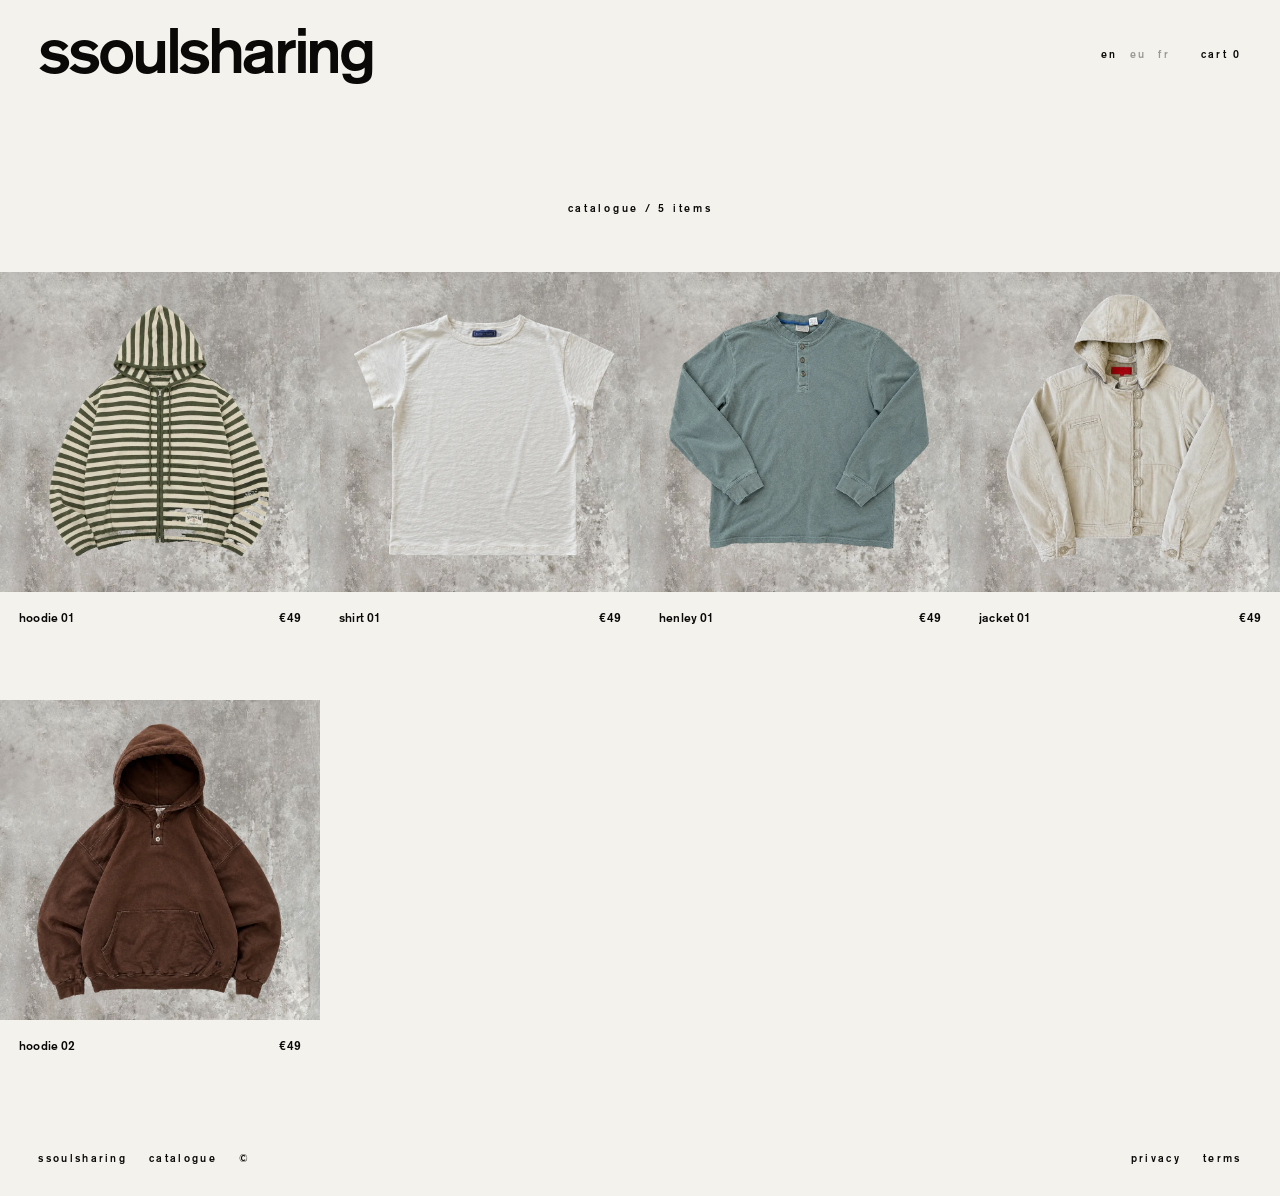
==== index.html @ 550b5435 "first commit" ====
<!doctype html>
<html lang="en">
<head>
<meta charset="utf-8" />
<meta name="viewport" content="width=device-width,initial-scale=1" />
<title>ssoulsharing</title>
<link rel="icon" href="favicon.svg" type="image/svg+xml" />
<link rel="stylesheet" href="styles.css" />
</head>
<body>

<header class="mast">
  <a class="brand" href="index.html">ssoulsharing</a>
  <nav class="util">
    <span class="lang">
      <a href="#" class="on">en</a>
      <a href="#">eu</a>
      <a href="#">fr</a>
    </span>
    <a class="cart" href="#" id="cart-link">Cart 0</a>
  </nav>
</header>

<div class="title">Catalogue / 5 Items</div>

<section class="grid">

  <!-- number group 01 — one per category (hoodie · shirt · henley · jacket) -->
  <a class="product c1 r1" href="product.html?p=hoodie-01">
    <div class="image"><img src="cropped/hoodie/001.webp" alt="striped zip hoodie" loading="lazy" decoding="async" /></div>
    <div class="meta">
      <span class="name">Hoodie 01</span>
      <span class="price">€49</span>
    </div>
  </a>

  <a class="product c2 r1" href="product.html?p=shirt-01">
    <div class="image"><img src="cropped/shirt/001.webp" alt="shirt" loading="lazy" decoding="async" /></div>
    <div class="meta">
      <span class="name">Shirt 01</span>
      <span class="price">€49</span>
    </div>
  </a>

  <a class="product c3 r1" href="product.html?p=henley-01">
    <div class="image"><img src="cropped/henley/001.webp" alt="henley" loading="lazy" decoding="async" /></div>
    <div class="meta">
      <span class="name">Henley 01</span>
      <span class="price">€49</span>
    </div>
  </a>

  <a class="product c4 r1" href="product.html?p=jacket-01">
    <div class="image"><img src="cropped/jacket/001.webp" alt="jacket" loading="lazy" decoding="async" /></div>
    <div class="meta">
      <span class="name">Jacket 01</span>
      <span class="price">€49</span>
    </div>
  </a>

  <!-- number group 02 -->
  <a class="product c1 r2" href="product.html?p=hoodie-02">
    <div class="image"><img src="cropped/hoodie/002.webp" alt="brown pullover hoodie" loading="lazy" decoding="async" /></div>
    <div class="meta">
      <span class="name">Hoodie 02</span>
      <span class="price">€49</span>
    </div>
  </a>

</section>

<footer>
  <div class="l"><span>ssoulsharing</span><span>Catalogue</span><span>©</span></div>
  <div class="r"><a href="#">Privacy</a><a href="#">Terms</a></div>
</footer>

<script src="catalog.js"></script>
<script src="cart.js"></script>
</body>
</html>
---- styles.css ----
@font-face {
  font-family: "Akzidenz Grotesk";
  src: url("Berthold Akzidenz Grotesk Medium.otf") format("opentype");
  font-weight: 100 900;
  font-style: normal;
  font-display: swap;
}
*, *::before, *::after { box-sizing: border-box; margin: 0; padding: 0; border: 0; }
/* page "bed" — subtle warm off-white, tuned to sit with the warm concrete */
html, body { background: #F4F2EC; color: #0A0908; }
body {
  font: 400 14px/1.5 "Akzidenz Grotesk", ui-sans-serif, system-ui, sans-serif;
  -webkit-font-smoothing: antialiased;
  font-feature-settings: "tnum";
  text-transform: lowercase;
}
a { color: inherit; text-decoration: none; }
img { max-width: 100%; display: block; }
::selection { background: #0A0908; color: #fff; }

/* ──── Masthead ──── */
.mast {
  display: flex; justify-content: space-between; align-items: center;
  padding: 24px clamp(20px, 3vw, 40px);
}
.mast .brand {
  font-size: clamp(36px, 5.2vw, 64px);
  font-weight: 700;
  letter-spacing: -.05em;
  line-height: 1;
}
.mast .util {
  display: flex; align-items: center;
  gap: clamp(16px, 2.4vw, 32px);
}
.mast .lang { display: flex; gap: 12px; }
.mast .lang a,
.mast .cart {
  font-size: 10.5px; font-weight: 500; letter-spacing: .22em;
}
.mast .lang a { opacity: .38; }
.mast .lang a.on,
.mast .lang a:hover { opacity: 1; }

/* mobile: put the language row UNDERNEATH the cart, right-aligned,
   so it's clear of the wordmark and reads as a quiet second line */
@media (max-width: 560px) {
  .mast { padding: 18px clamp(16px, 4vw, 24px); }
  .mast .util {
    flex-direction: column-reverse;   /* DOM is lang,cart → cart on top, lang below */
    align-items: flex-end;
    gap: 7px;
  }
  .mast .lang { flex-direction: row; gap: 12px; }
}
@media (max-width: 400px) {
  .mast .brand { font-size: clamp(26px, 8.5vw, 34px); }
}

/* ──── Page label ──── */
.title {
  text-align: center;
  padding: clamp(60px, 10vh, 140px) clamp(20px, 3vw, 40px) clamp(40px, 6vh, 80px);
  font-size: 10.5px;
  font-weight: 500;
  letter-spacing: .26em;
}

/* ──── Grid — spreadsheet: column = type, row = number ──── */
.grid {
  display: grid;
  grid-template-columns: repeat(4, 1fr);
  grid-auto-rows: auto;
  align-content: start;
  gap: 0;
}
/* column = garment type */
.product.c1 { grid-column: 1; }   /* hoodie */
.product.c2 { grid-column: 2; }   /* shirt  */
.product.c3 { grid-column: 3; }   /* henley */
.product.c4 { grid-column: 4; }   /* jacket */
/* row = per-type number (01, 02, 03 …) */
.product.r1 { grid-row: 1; }
.product.r2 { grid-row: 2; }
.product.r3 { grid-row: 3; }
.product.r4 { grid-row: 4; }
.product.r5 { grid-row: 5; }
.product.r6 { grid-row: 6; }

.product { display: block; }

/* Each tile: identical concrete square + garment on its own layer */
.product .image {
  position: relative;
  width: 100%;
  aspect-ratio: 1 / 1;
  overflow: hidden;
  background: #c2c3c1;
}
/* shared surface — the provided concrete photo, identical on every tile */
.product .image::before {
  content: "";
  position: absolute;
  inset: 0;
  background: url("collection/background 01.jpg") center / cover no-repeat;
}
/* garment cut-out — static, no motion */
.product .image img {
  position: absolute;
  inset: 0;
  width: 100%;
  height: 100%;
  object-fit: contain;
}
/* hard-cut hover: hairline frame snaps in, no transition anywhere */
.product .image::after {
  content: "";
  position: absolute;
  inset: 14px;
  border: 1px solid #0A0908;
  opacity: 0;
}
/* gate decorative hover so it doesn't stick on touch taps */
@media (hover: hover) {
  .product:hover .image::after { opacity: 1; }
  .product:hover .meta .name {
    text-decoration: underline;
    text-underline-offset: 3px;
  }
}

.product .meta {
  display: flex;
  justify-content: space-between;
  align-items: baseline;
  padding: 18px clamp(16px, 1.5vw, 28px) clamp(60px, 8vh, 120px);
  font-size: 12px;
  font-weight: 400;
  letter-spacing: .01em;
  gap: 12px;
}
.product .meta .name  { color: #0A0908; }
.product .meta .price { color: #0A0908; white-space: nowrap; }

/* ──── Footer ──── */
footer {
  display: flex; justify-content: space-between; align-items: center;
  padding: 24px clamp(20px, 3vw, 40px) 28px;
  font-size: 10.5px; font-weight: 500; letter-spacing: .22em;
  color: #0A0908;
  flex-wrap: wrap;
  gap: 12px;
}
footer .l, footer .r { display: flex; gap: 22px; }
footer a { color: #0A0908; }

/* ──── Mobile: 2×2 — categories across, scroll to next number group ──── */
@media (max-width: 820px) {
  .grid { grid-template-columns: repeat(2, 1fr); }
  /* drop the fixed spreadsheet placement so tiles flow in DOM order:
     all 01s (2×2), then all 02s (2×2), … */
  .product.c1, .product.c2, .product.c3, .product.c4 { grid-column: auto; }
  .product.r1, .product.r2, .product.r3,
  .product.r4, .product.r5, .product.r6 { grid-row: auto; }
  .product .meta { padding-bottom: 56px; }
}

/* ═══════════════════════════════════════════════════════════════
   PRODUCT PAGE — geometry-led, big bold, hard-cut. Same DNA:
   off-white bed, near-black ink, hairline modular rules, the
   concrete square reused as the image stage, no smooth motion.
   ═══════════════════════════════════════════════════════════════ */
.pdp { padding: 0 clamp(20px, 3vw, 40px) clamp(56px, 9vh, 110px); }

/* oversized header lockup — the geometry statement */
.pdp-head {
  display: flex;
  align-items: flex-end;
  justify-content: space-between;
  gap: 24px;
  border-bottom: 1px solid #0A0908;
  padding: clamp(6px, 1.4vh, 14px) 0 clamp(6px, 1.2vh, 12px);
}
.pdp-head .lock { min-width: 0; }
.pdp-head .ref {
  font-size: 10.5px; font-weight: 500; letter-spacing: .22em;
  display: block; margin-bottom: clamp(2px, 0.8vh, 7px);
}
.pdp-head .big {
  font-size: clamp(40px, 8vw, 112px);
  font-weight: 700;
  letter-spacing: -.06em;
  line-height: .8;
  padding-bottom: .14em;   /* clearance for descenders (y, j) */
}
.pdp-head .idx {
  font-size: clamp(40px, 8vw, 112px);
  font-weight: 700;
  letter-spacing: -.04em;
  line-height: .8;
  padding-bottom: .14em;   /* match .big so both stay bottom-aligned */
  -webkit-text-stroke: 1px #0A0908;
  color: transparent;
  white-space: nowrap;
}
.pdp-back {
  font-size: clamp(15px, 1.6vw, 22px); font-weight: 500; letter-spacing: .12em;
  white-space: nowrap; padding-bottom: 4px;
}
.pdp-back:hover { text-decoration: underline; text-underline-offset: 3px; }

/* main split — asymmetric, divided by hairlines */
.pdp-body {
  display: grid;
  grid-template-columns: minmax(0, 1.4fr) minmax(0, 1fr);
  border-bottom: 1px solid #0A0908;
}
.pdp-gallery { border-right: 1px solid #0A0908; }

.pdp-stage {
  position: relative;
  aspect-ratio: 1 / 1;
  overflow: hidden;
  background: #c2c3c1;
}
.pdp-stage::before {
  content: "";
  position: absolute; inset: 0;
  background: url("collection/background 01.jpg") center / cover no-repeat;
}
.pdp-stage img {
  position: absolute; inset: 0; margin: auto;
  width: 80%; height: 80%;
  object-fit: contain;
}

.pdp-thumbs { display: flex; border-top: 1px solid #0A0908; }
.pdp-thumbs button {
  position: relative;
  flex: 1;
  aspect-ratio: 1 / 1;
  background: #c2c3c1;
  cursor: pointer;
  border-right: 1px solid #0A0908;
}
.pdp-thumbs button:last-child { border-right: 0; }
.pdp-thumbs button::before {
  content: "";
  position: absolute; inset: 0;
  background: url("collection/background 01.jpg") center / cover no-repeat;
}
.pdp-thumbs img {
  position: absolute; inset: 0; margin: auto;
  width: 60%; height: 60%;
  object-fit: contain;
}
.pdp-thumbs button[aria-current="true"]::after {
  content: "";
  position: absolute; inset: 7px;
  border: 1px solid #0A0908;
}

/* data column */
.pdp-info { display: flex; flex-direction: column; }
.pdp-info > * { padding: clamp(9px, 1.4vw, 17px) clamp(16px, 2vw, 28px); }
.pdp-info .p-name {
  font-size: clamp(22px, 3vw, 38px);
  font-weight: 700;
  letter-spacing: -.04em;
  line-height: 1;
  border-bottom: 1px solid #0A0908;
}
.pdp-info .p-price {
  font-size: clamp(18px, 2.4vw, 28px);
  font-weight: 500;
  border-bottom: 1px solid #0A0908;
}
.pdp-spec { border-bottom: 1px solid #0A0908; }
.pdp-spec .row {
  display: flex; justify-content: space-between; gap: 16px;
  font-size: 11.5px; padding: 6px 0;
}
.pdp-spec .row .k { opacity: .42; letter-spacing: .16em; }
.pdp-spec .row .v { text-align: right; }

.pdp-sizes { border-bottom: 1px solid #0A0908; }
.pdp-sizes .lbl { font-size: 10.5px; letter-spacing: .22em; opacity: .42; }
.pdp-sizes .opts { display: flex; margin-top: 12px; }
.pdp-sizes .opts button {
  flex: 1;
  padding: 14px 0;
  font: inherit; font-size: 11px; letter-spacing: .18em;
  background: transparent;
  cursor: pointer;
  border: 1px solid #0A0908;
  margin-left: -1px;
}
.pdp-sizes .opts button:first-child { margin-left: 0; }
.pdp-sizes .opts button[aria-pressed="true"] { background: #0A0908; color: #F4F2EC; }

/* add-to-cart: the terminal control in the SAME hard-bordered,
   invert-on-interaction system as the size chips — not a separate
   floating slab. Sits directly under sizes at every screen size. */
.pdp-add {
  display: flex; justify-content: space-between; align-items: center;
  gap: 16px;
  width: 100%;
  margin-top: -1px;                       /* collapse into the sizes hairline */
  padding: clamp(15px, 1.8vw, 20px) clamp(16px, 2vw, 28px);
  text-align: left;
  background: #0A0908;
  color: #F4F2EC;
  font: inherit;
  font-size: clamp(12px, 1.3vw, 15px);
  letter-spacing: .2em;
  border: 1px solid #0A0908;
  cursor: pointer;
}
.pdp-add .arw { font-size: .85em; }
.pdp-add:hover { background: #F4F2EC; color: #0A0908; }   /* hard invert — same state model as a size chip */

.pdp-missing {
  padding: clamp(60px, 18vh, 200px) clamp(20px, 3vw, 40px);
  text-align: center;
}
.pdp-missing a { text-decoration: underline; text-underline-offset: 3px; }

@media (max-width: 820px) {
  .pdp-body { grid-template-columns: 1fr; }
  .pdp-gallery { border-right: 0; border-bottom: 1px solid #0A0908; }
  .pdp-stage { aspect-ratio: auto; height: 56vh; }
  .pdp-head .big, .pdp-head .idx { font-size: clamp(34px, 12vw, 76px); }
  .pdp-back { display: none; }
}

/* ═══ Product page — full-bleed & scrollable ═══
   Edge to edge: no centred module, no wasted side bed. A large
   square image column + a sticky info column that stays in view
   as you scroll the page. */
.pdp-page { min-height: 100svh; overflow-x: hidden; }
.pdp-page .pdp { padding-bottom: clamp(40px, 7vh, 84px); }

.pdp-page .pdp-body {
  display: grid;
  grid-template-columns: minmax(0, 1.15fr) minmax(0, 0.85fr);
  align-items: start;
  border-bottom: 1px solid #0A0908;
}
.pdp-page .pdp-gallery {
  border-left: 0;
  border-right: 1px solid #0A0908;
}
.pdp-page .pdp-stage {
  position: relative;
  width: 100%;
  aspect-ratio: 1 / 1;
  height: auto;
  max-width: none;
}
.pdp-page .pdp-info {
  position: sticky;
  top: 0;
  align-self: start;
  display: flex; flex-direction: column;
  border-right: 0;
}
.pdp-page .pdp-thumbs { width: 100%; }
.pdp-page .pdp-thumbs button { aspect-ratio: 1 / 1; height: auto; }

/* ── tablet & phone: one full-width column, scrolls ── */
@media (max-width: 900px) {
  .pdp-page .pdp-body { grid-template-columns: 1fr; }
  .pdp-page .pdp-gallery {
    border-right: 0;
    border-bottom: 1px solid #0A0908;
  }
  .pdp-page .pdp-info { position: static; }
}

@media (max-width: 520px) {
  .pdp-page .pdp-stage { aspect-ratio: 4 / 5; }
}

/* minimal description */
.pdp-desc {
  font-size: clamp(12px, 1.05vw, 14px);
  line-height: 1.55;
  max-width: 52ch;
  border-bottom: 1px solid #0A0908;
}

/* ═══ Basket popup — hard-cut panel, same DNA as the site ═══ */
html.cart-lock, html.cart-lock body { overflow: hidden; }

.cart-scrim {
  position: fixed; inset: 0;
  background: rgba(10, 9, 8, .42);
  z-index: 200;
}
.cart-scrim[hidden] { display: none; }

.cart-panel {
  position: fixed; top: 0; right: 0;
  width: clamp(300px, 92vw, 420px);
  height: 100svh;
  background: #F4F2EC;
  border-left: 1px solid #0A0908;
  z-index: 201;
  display: flex; flex-direction: column;
}
.cart-panel[hidden] { display: none; }

.cart-head {
  display: flex; justify-content: space-between; align-items: center;
  padding: 22px clamp(18px, 4vw, 26px);
  border-bottom: 1px solid #0A0908;
}
.cart-title { font-size: 10.5px; font-weight: 500; letter-spacing: .22em; }
.cart-x {
  font: inherit; font-size: 10.5px; letter-spacing: .22em;
  background: transparent; cursor: pointer;
  border: 1px solid #0A0908; padding: 8px 12px;
}
.cart-x:hover { background: #0A0908; color: #F4F2EC; }

.cart-items { flex: 1 1 auto; overflow: auto; min-height: 0; }

.cart-empty {
  padding: clamp(48px, 16vh, 120px) clamp(18px, 4vw, 26px);
  text-align: center; font-size: 12px; line-height: 1.9;
}
.cart-empty a { text-decoration: underline; text-underline-offset: 3px; }

.cart-line {
  display: flex; align-items: stretch; gap: 14px;
  padding: 16px clamp(18px, 4vw, 26px);
  border-bottom: 1px solid #0A0908;
}
.cart-thumb {
  position: relative; flex: 0 0 auto;
  width: 72px; aspect-ratio: 1 / 1;
  background: #c2c3c1 url("collection/background 01.jpg") center / cover no-repeat;
  border: 1px solid #0A0908; overflow: hidden;
}
.cart-thumb img {
  position: absolute; inset: 0; margin: auto;
  width: 78%; height: 78%; object-fit: contain;
}
.cart-meta { flex: 1 1 auto; min-width: 0; display: flex; flex-direction: column; gap: 8px; }
.cart-nm { font-size: 14px; font-weight: 700; letter-spacing: -.02em; }
.cart-sz { font-size: 10.5px; letter-spacing: .16em; opacity: .42; }
.cart-qty { display: flex; align-items: center; margin-top: auto; }
.cart-qty button {
  font: inherit; font-size: 13px;
  width: 30px; height: 30px;
  background: transparent; cursor: pointer;
  border: 1px solid #0A0908; margin-left: -1px;
}
.cart-qty button:first-child { margin-left: 0; }
.cart-qty button:hover { background: #0A0908; color: #F4F2EC; }
.cart-qty span {
  min-width: 38px; height: 30px;
  display: flex; align-items: center; justify-content: center;
  font-size: 12px; border: 1px solid #0A0908; margin-left: -1px;
}
.cart-right {
  flex: 0 0 auto; display: flex; flex-direction: column;
  align-items: flex-end; justify-content: space-between;
}
.cart-pr { font-size: 13px; font-weight: 500; white-space: nowrap; }
.cart-rm {
  font: inherit; font-size: 10px; letter-spacing: .16em;
  background: transparent; cursor: pointer;
}
.cart-rm:hover { text-decoration: underline; text-underline-offset: 3px; }

.cart-foot { border-top: 1px solid #0A0908; }
.cart-sub {
  display: flex; justify-content: space-between; align-items: baseline;
  padding: 18px clamp(18px, 4vw, 26px);
  font-size: 12px; letter-spacing: .12em;
}
.cart-sub span:last-child { font-size: 18px; font-weight: 700; letter-spacing: -.02em; }
.cart-checkout {
  display: flex; justify-content: space-between; align-items: center;
  gap: 16px; width: 100%;
  padding: clamp(16px, 2.4vw, 22px) clamp(18px, 4vw, 26px);
  font: inherit; font-size: 13px; letter-spacing: .2em;
  background: #0A0908; color: #F4F2EC;
  border-top: 1px solid #0A0908; cursor: pointer;
}
.cart-checkout .arw { font-size: .85em; }
.cart-checkout:hover { background: #F4F2EC; color: #0A0908; }

@media (max-width: 560px) {
  .cart-panel { width: 100vw; border-left: 0; }
}
@media (max-width: 380px) {
  .cart-line { gap: 10px; padding: 14px 16px; }
  .cart-thumb { width: 58px; }
  .cart-nm { font-size: 13px; }
  .cart-head { padding: 18px 16px; }
}
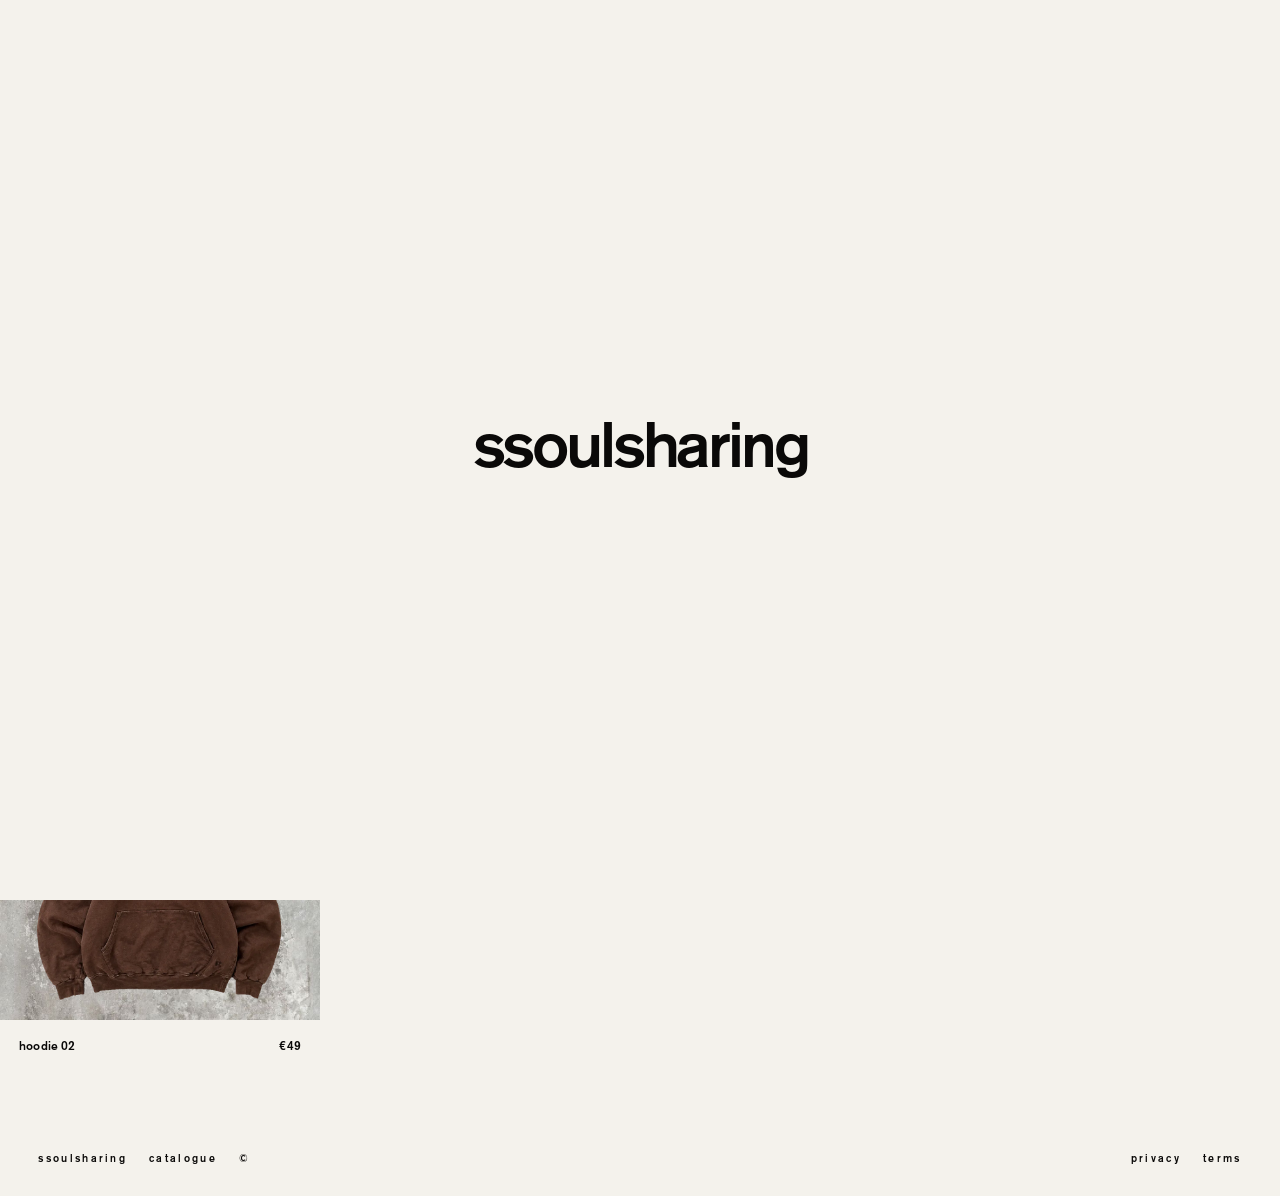
==== commit 7a80b9c0: "intro" ====
--- a/index.html
+++ b/index.html
@@ -8,6 +8,8 @@
 <link rel="stylesheet" href="styles.css" />
 </head>
 <body>
+
+<div class="boot" id="boot"><span class="boot-mark">ssoulsharing</span></div>
 
 <header class="mast">
   <a class="brand" href="index.html">ssoulsharing</a>
--- a/styles.css
+++ b/styles.css
@@ -123,10 +123,6 @@
 /* gate decorative hover so it doesn't stick on touch taps */
 @media (hover: hover) {
   .product:hover .image::after { opacity: 1; }
-  .product:hover .meta .name {
-    text-decoration: underline;
-    text-underline-offset: 3px;
-  }
 }
 
 .product .meta {
@@ -207,7 +203,7 @@
   font-size: clamp(15px, 1.6vw, 22px); font-weight: 500; letter-spacing: .12em;
   white-space: nowrap; padding-bottom: 4px;
 }
-.pdp-back:hover { text-decoration: underline; text-underline-offset: 3px; }
+.pdp-back:hover { opacity: .5; }
 
 /* main split — asymmetric, divided by hairlines */
 .pdp-body {
@@ -323,7 +319,8 @@
   padding: clamp(60px, 18vh, 200px) clamp(20px, 3vw, 40px);
   text-align: center;
 }
-.pdp-missing a { text-decoration: underline; text-underline-offset: 3px; }
+.pdp-missing a { font-weight: 700; }
+.pdp-missing a:hover { opacity: .55; }
 
 @media (max-width: 820px) {
   .pdp-body { grid-template-columns: 1fr; }
@@ -429,7 +426,8 @@
   padding: clamp(48px, 16vh, 120px) clamp(18px, 4vw, 26px);
   text-align: center; font-size: 12px; line-height: 1.9;
 }
-.cart-empty a { text-decoration: underline; text-underline-offset: 3px; }
+.cart-empty a { font-weight: 700; }
+.cart-empty a:hover { opacity: .55; }
 
 .cart-line {
   display: flex; align-items: stretch; gap: 14px;
@@ -472,7 +470,7 @@
   font: inherit; font-size: 10px; letter-spacing: .16em;
   background: transparent; cursor: pointer;
 }
-.cart-rm:hover { text-decoration: underline; text-underline-offset: 3px; }
+.cart-rm:hover { opacity: .5; }
 
 .cart-foot { border-top: 1px solid #0A0908; }
 .cart-sub {
@@ -501,3 +499,29 @@
   .cart-nm { font-size: 13px; }
   .cart-head { padding: 18px 16px; }
 }
+
+/* ═══ Boot screen — wordmark builds in letter by letter ═══ */
+.boot {
+  position: fixed; inset: 0;
+  background: #F4F2EC;
+  display: grid; place-items: center;
+  z-index: 300;
+  transition: opacity .45s ease;
+}
+.boot.is-done { opacity: 0; pointer-events: none; }
+.boot-mark {
+  display: flex;
+  font-size: clamp(30px, 6vw, 64px);
+  font-weight: 700; letter-spacing: -.05em; line-height: 1;
+  color: #0A0908;
+}
+.boot-mark span {
+  opacity: 0;
+  transform: translateY(.42em);
+  animation: bootin .52s cubic-bezier(.2, .7, .2, 1) forwards;
+  animation-delay: calc(var(--i) * 55ms);
+}
+@keyframes bootin { to { opacity: 1; transform: none; } }
+@media (prefers-reduced-motion: reduce) {
+  .boot-mark span { animation: none; opacity: 1; transform: none; }
+}
